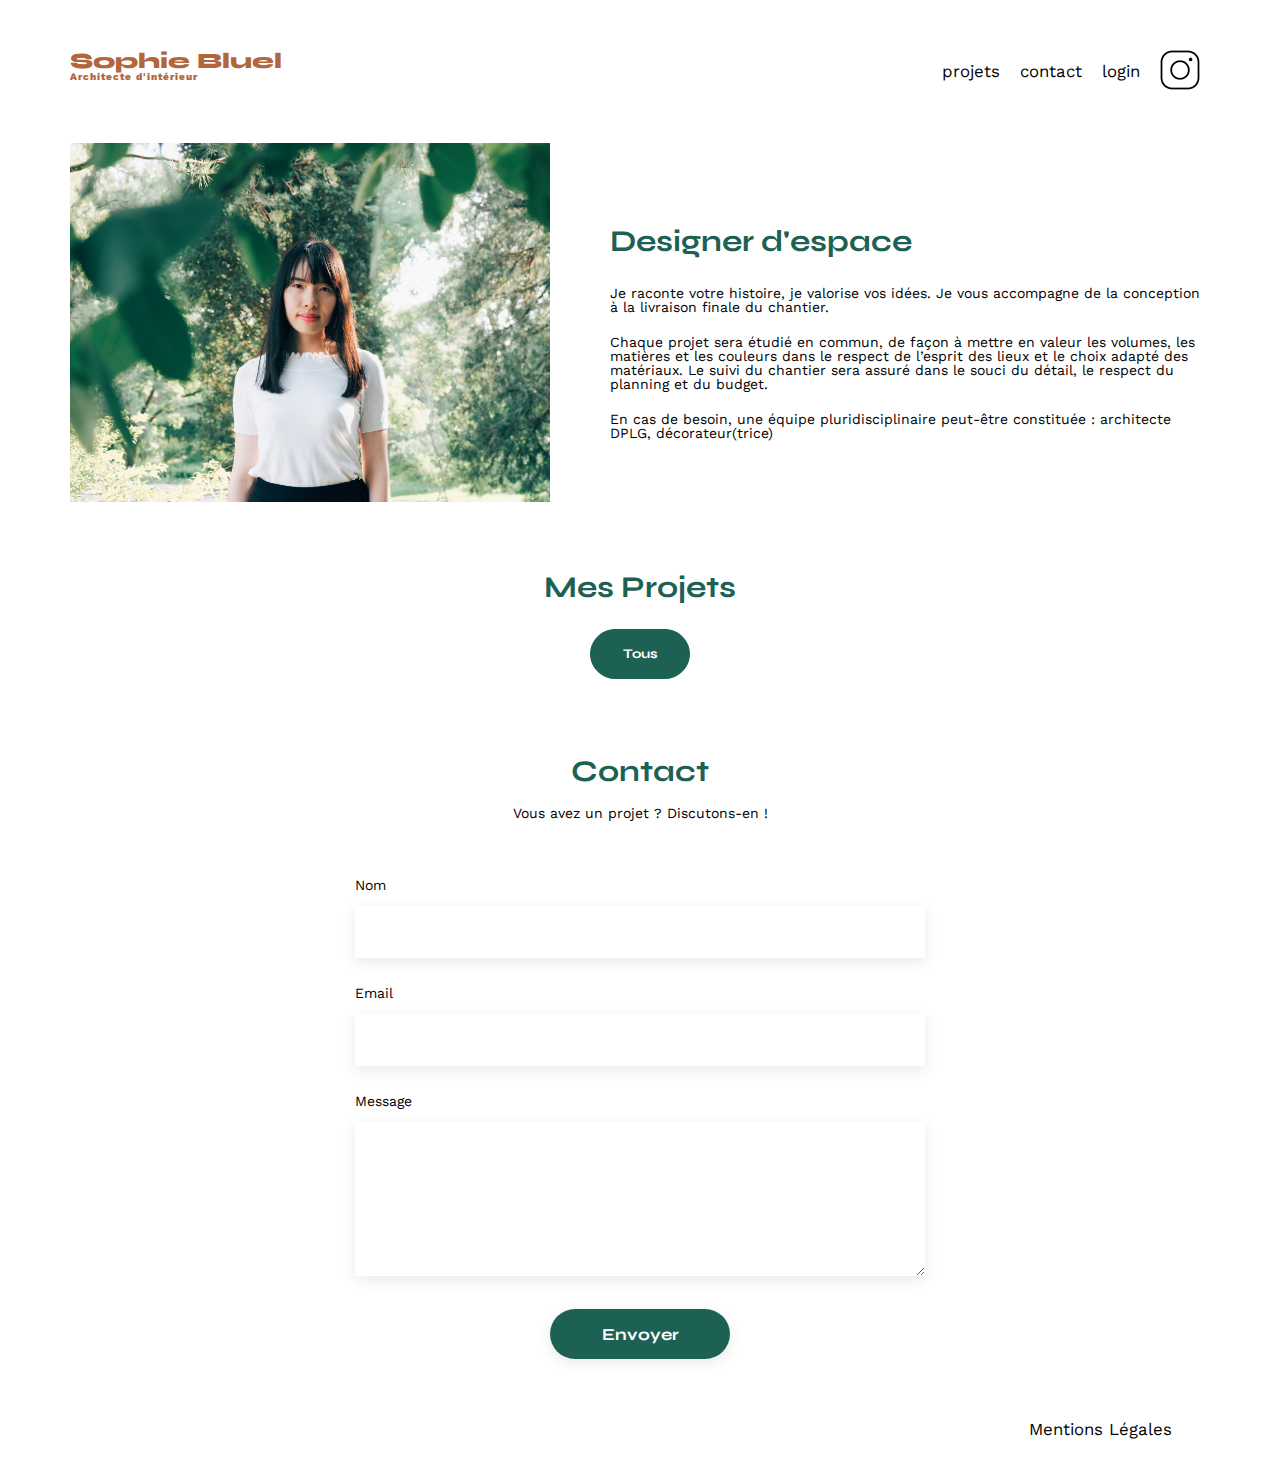
==== FrontEnd/index.html @ 9c608327 "Corrections CSS" ====
<!DOCTYPE html>
<html lang="fr">
<head>
	<meta charset="UTF-8">
	<title>Sophie Bluel - Architecte d'intérieur</title>
	<meta name="viewport" content="width=device-width, initial-scale=1.0">
	<link rel="preconnect" href="https://fonts.googleapis.com">
	<link rel="preconnect" href="https://fonts.gstatic.com" crossorigin>
	<link href="https://fonts.googleapis.com/css2?family=Syne:wght@700;800&family=Work+Sans&display=swap" rel="stylesheet">
	<meta name="description" content="">
	<link rel="stylesheet" href="./assets/style.css">
	<link rel="shortcut icon" href="#">
	<script src="https://kit.fontawesome.com/a581b1f253.js" crossorigin="anonymous"></script>
</head>
<body>
<div id="topmodale">
	<p id="boxlinkmodal"><i class='fa-regular fa-pen-to-square'></i> Mode édition <div id="linktopmodal"><a href="#modal1" class="js-modal"> publier les changements</a></div></p>
</div>

<aside id="modal1" class="modal" aria-hidden="true" role="dialog" aria-labelledby="titlemodal" style="display: none;">
	<div id="wrapper-pageone" class="modal-wrapper js-modal-stop">
		<div id="wrapper-pageonetest">
			<div id="modalbuttoncontainer">
				<button class="js-modal-close">X</button>
			</div>
			<h1 id="titlemodal">Galerie photo</h1>
			<div class="gallerymodal">
			</div>
			<div id="addphotobuttoncontainer">
				<button id="addphotobutton">Ajouter une photo</button>
			</div>
			<a id="modal-suppr" href="#">Supprimer la galerie</a>
		</div>

		<div id="wrapper-pagetwotest">
			<div id="modalbuttoncontainertwo">
				<button class="js-modal-turnback"><i class="fa-solid fa-arrow-left"></i></button><button class="js-modal-close-p2">X</button>
			</div>
			<h1 id="titlemodaltwo">Ajout photo</h1>
			<div class="gallerymodaltwo">
				<form id="newworkform" method="post" action="">
					<div id="photoemplacementpreview">
						<i class="fa-regular fa-image"></i>
						<div id="inputplace">
							<input type="file" name="image" id="selectfilebutton" accept="image/png, image/jpeg">
							<label id="testest" for="selectfilebutton">+ Ajouter photo</label>
						</div>
						<p>jpg, png : 4mo max</p>
						<img src="" alt="" id="imgaddwork">
					</div>
					<p id="titleformtext">Titre</p>
					<input id="titlenewwork" type="text" name="title">
					<p id="categoryformplace">Catégorie</p>
					<div id="selectbarplace">
					</div>
					<div id="btnvalidermodalecontainer">
						<button type="submit" id="btnvalidermodale">Valider</button>
					</div>	
				</form>
			</div>
		</div>
	</div>	
</aside>


<header>
	<h1>Sophie Bluel <span>Architecte d'intérieur</span></h1>
	<nav>
		<ul>
			<a href="/FrontEnd/index.html"><li>projets</li></a>
			<li>contact</li>
			<a href="/FrontEnd/pagelogin.html" id="js-admin-deco"><li>login</li></a>
			<a href="/FrontEnd/index.html" id="js-admin-connected"><li>logout</li></a>
			<li><img src="./assets/icons/instagram.png" alt="Instagram"></li>
		</ul>
	</nav>
</header>
<main>
	<section id="introduction">
		<figure>
			<img src="./assets/images/sophie-bluel.png" alt="">
			<figcaption id="figcapmodif">

			</figcaption>
		</figure>
		<article>
			<div>
				<p id="divtopmodif">
				</p>
			</div>
			<h2>Designer d'espace</h2>
			<p>Je raconte votre histoire, je valorise vos idées. Je vous accompagne de la conception à la livraison finale du chantier.</p>
			<p>Chaque projet sera étudié en commun, de façon à mettre en valeur les volumes, les matières et les couleurs dans le respect de l’esprit des lieux et le choix adapté des matériaux. Le suivi du chantier sera assuré dans le souci du détail, le respect du planning et du budget.</p>
			<p>En cas de besoin, une équipe pluridisciplinaire peut-être constituée : architecte DPLG, décorateur(trice)</p>
		</article>
	</section>
	<section id="portfolio">
		<h2 id="titleproject">Mes Projets</h2>
		<p id="mesprojetsmodif"></p>
		<div id="filter">
			<button id="btn-all" class="active">Tous</button>
		</div>
		<div class="gallery">
		</div>
	</section>
	<section id="contact">
		<h2>Contact</h2>
		<p>Vous avez un projet ? Discutons-en !</p>
		<form action="#" method="post">
			<label for="name">Nom</label>
			<input type="text" name="name" id="name">
			<label for="email">Email</label>
			<input type="email" name="email" id="email">
			<label for="message">Message</label>
			<textarea name="message" id="message" cols="30" rows="10"></textarea>
			<input type="submit" value="Envoyer">
		</form>
	</section>
</main>

<footer>
	<nav>
		<ul>
			<li>Mentions Légales</li>
		</ul>
	</nav>
</footer>
<script type="module" src="./index.js"></script>
<script type="module" src="./connect.js"></script>
</body>
</html>
---- FrontEnd/assets/style.css ----
/* http://meyerweb.com/eric/tools/css/reset/
   v2.0 | 20110126
   License: none (public domain)
*/

html, body, div, span, applet, object, iframe,
h1, h2, h3, h4, h5, h6, p, blockquote, pre,
a, abbr, acronym, address, big, cite, code,
del, dfn, em, img, ins, kbd, q, s, samp,
small, strike, strong, sub, sup, tt, var,
b, u, i, center,
dl, dt, dd, ol, ul, li,
fieldset, form, label, legend,
table, caption, tbody, tfoot, thead, tr, th, td,
article, aside, canvas, details, embed,
figure, figcaption, footer, header, hgroup,
menu, nav, output, ruby, section, summary,
time, mark, audio, video {
	margin: 0;
	padding: 0;
	border: 0;
	font-size: 100%;
	font: inherit;
	vertical-align: baseline;
	box-sizing: border-box;
}
/* HTML5 display-role reset for older browsers */
article, aside, details, figcaption, figure,
footer, header, hgroup, menu, nav, section {
	display: block;
}
body {
	line-height: 1;
}
ol, ul {
	list-style: none;
}
blockquote, q {
	quotes: none;
}
blockquote:before, blockquote:after,
q:before, q:after {
	content: '';
	content: none;
}
table {
	border-collapse: collapse;
	border-spacing: 0;
}
/** end reset css**/
body {
	max-width: 1140px;
	margin:auto;
	font-family: 'Work Sans' ;
	font-size: 14px;
}

#topmodale {
	display: none;
}

.gallery img {
	width: 313px !important; 	
    height: 420px !important;
}

#linktopmodal {
	display: flex;
	justify-content: center;
	align-items: center;
	background-color: white;
	border-radius: 20px;
	color: black;
	font-size: 14px;
	width: 216px;
	height: 38px;
	font-family: 'Work Sans';
	margin-left: 10px;
}

#topmodale.connected {
	display: flex;
    align-items: center;
    justify-content: center;
	color: white;
	text-align: center;
	background-color: black;
	width: 1140px;
	height: 60px;
}

#modalbuttoncontainer {
	text-align: end;
}

.js-modal {
	text-decoration: none;
	color: black;
}

.js-modal-close {
	border: none;
	background-color: white;
	font-size: 1.2em;
}
.js-modal-close-p2 {
	border: none;
	background-color: white;
	font-size: 1.2em;
}
.js-modal-turnback {
	border: none;
	background-color: white;
	font-size: 1.2em;
}

#modalbuttoncontainertwo {
	display: flex;
	justify-content: space-between;
}

#titlemodaltwo {
	margin-top: 20px;
}

.modal-wrapper h1 {
	align-items: center;
	color: black;
	font-size: 26px;
	font-family: 'Work Sans';
	font-style: normal;
	margin-bottom: 30px;
}

.gallerymodal {
	display: flex;
	flex-wrap: wrap;
	margin: 20px 5% 0 5%;
	column-gap: 20px;
	row-gap: 20px;
}

.gallerymodal figure {
	height: 140px;
	width : 90px;
	margin: 0;
}

.gallerymodal figure img{
	height: 105px;
	width: 90px;
}

.gallerymodal figcaption {
	color: black;
}

#addphotobuttoncontainer {
	display: flex;
}

#addphotobutton {
	font-family: 'Syne';
	font-weight: 700;
	color: white;
	background-color: #1D6154;
	margin : 2em auto ;
	width: 180px;
	text-align: center;
	border-radius: 60px ;
	height: 3em;
}

#modal-suppr {
	text-decoration: none;
	margin-left: 225px;
	color: #d65353 ;
}

.icontrashdisable {
	display: none;
}

.icontrashenable {
    display: block;
    margin-left: -43px;
    margin-top: 5px;
    background-color: black;
    width: 20px;
	height: 20px;

}

.icontrashenable i {
	color: white;
	background-color: black;
	margin-left: -3px;
    padding-top: 0px;
}


.modal {
	display: flex;
	position: fixed;
	align-items: center;
	justify-content: center;
	top: 0;
	left: 0;
	width: 100%;
	height: 100%;
	background: rgba(0, 0, 0, 0.5);
}

#modal1 {
	display: flex;
	flex-direction: column;
	/* height: 100%;
	width: 100%; */
}
.modal-wrapper {
	display: flex;
	flex-direction: column;
	overflow: auto;
	background-color: #fff;
	width: 630px;
	height: 730px;
	padding: 20px;
	max-width: calc(100vw - 20px);
	max-height: calc(100vh - 20px);
}

#gallerymodaltwo {
	display: flex;
	justify-content: center;
}

#newworkform {
margin-left: 14%;
}

#inputplace {
	font-family: 'Syne';
	font-weight: 700;
	color: white;
	background-color: #CBD6DC;
	margin: 0px auto 0px auto;
	width: 180px;
	text-align: center;
	border-radius: 60px ;
	height: 3em;
	cursor: pointer;
}

#inputplace input[type="file"] {
	position: absolute;
	top: 0;
	left: 0;
	width: 173px;
	height: 36px;
	opacity: 0;
	cursor: pointer;
}

#inputplace label {
	display: inline-block;
	cursor: pointer;
	margin-top: 13px
}

#newworkform input, #newworkform select {
	height: 50px;
	font-size: 14px;
	padding-left: 16px;
	border: 0px solid white;
	box-shadow: 5px 5px 15px 13px rgba(0,0,0,0.05);
}

#titlenewwork {
	width: 400px;
}

#selectbarnewwork {
	width: 420px;
}


#photoemplacementpreview {
	width: 420px;
	height: 170px;
	background-color: #E8F1F7;
	display: flex;
    flex-direction: column;
    text-align: center;
	border-radius: 5px;
}

#photoemplacementpreview p {
	color: #444444;
	font-size: 10px;
	margin-top: 7px;
	margin-bottom: 20px;
}

.fa-image {
	font-size: 4em;
	color: #CBD6DC;
	margin-top: 20px;
}

#imgaddwork {
	max-width: 100%;
	max-height: 170px;
	object-fit: contain;
	z-index: 1;
	margin-top: -113px;
}

#titleformtext, #categoryformplace {
	color: black;
	margin-top: 10px;
	margin-bottom: 5px;
	font-size: 14px;
}

#btnvalidermodalecontainer {
	display: flex;
	justify-content: center;
	width: 420px;
	margin-top: 50px;
}
#btnvalidermodale {
	width: 240px;
	height: 36px;
	background-color: #A7A7A7;
	color: white;
	border-radius: 20px;
	border: none;
	font-weight: bold;
}

#js-admin-connected {
	display: none;
}

header {
	display: flex;
	justify-content: space-between;
	margin: 50px 0
}
section {
	margin: 50px 0
}

header a {
	text-decoration: none;
	color: black;
}

h1{
	display: flex;
	flex-direction: column;
	font-family: 'Syne';
	font-size: 22px;
	font-weight: 800;
	color: #B1663C
}

h1 > span {
	font-family: 'Work Sans';
	font-size:10px;
	letter-spacing: 0.1em;
;
}

h2{
	font-family: 'Syne';
	font-weight: 700;
	font-size: 30px;
	color: #1D6154
}
nav ul {
	display: flex;
	align-items: center;
	list-style-type: none;

}
nav li {
	padding: 0 10px;
	font-size: 1.2em;
}

li:hover {
	color: #B1663C;
}

#introduction {
	display: flex;
	align-items: center;
}
#introduction figure {
	flex: 1
}
#introduction img {
	display: block;
	margin: auto;
	width: 80%;
}

#introduction article {
	flex: 1
}
#introduction h2 {
	margin-bottom: 1em;
}

#introduction p {
	margin-bottom: 1.5em;
}

#figcapmodif {
	margin-top: 20px;
	margin-left: 60px;	
}

#introduction figure {
	margin-left: -60px;
}

#portfolio h2 {
	text-align: center;
}

#login-page-login{
	display: block;
	margin: auto;
	width: 350px;
}

#login-page-login h2 {
	display: block;
	margin-top: 150px;
	margin-bottom: 1em;
	text-align: center;
}

#mesprojetsmodif {
	margin-top: -50px;
	margin-left: 750px;
	color: black;
	font-size: 14px;
    --fa-style-family-classic: "Font Awesome 6 Free";
}

#login-page-login label {
	display: block;
	margin-bottom: 10px;
}

#login-page-login input {
	width: 100%;
	border: none;
	background-color: white;
	box-shadow: 5px 5px 15px 5px rgba(0, 0, 0, 0.202);
	height: 3em;
}

#login-page-login button {
	font-family: 'Syne';
    font-weight: 700;
    color: white;
    background-color: #1D6154;
    margin: 2em auto;
    width: 180px;
    text-align: center;
    border-radius: 60px;
	height: 50px;
	display: block;
	text-align: center;
}

#login-page-login a {
	display: block;
	text-align: center;
	color: black;
	margin-bottom: 300px;
}

#filter {
	display: flex;
	justify-content: center;
	margin-top: 50px;
}

#filter button {
    font-family: 'Syne';
    font-weight: 700;
    color: #1D6154;
    background-color: white;
    margin: 2em 20px;
    min-width: 100px;
    text-align: center;
    border-radius: 60px;
	height: 50px;
	border: 1px solid #1D6154;
}

#filter button.active{
    font-family: 'Syne';
    font-weight: 700;
    color: white;
    background-color: #1D6154;
    margin: 2em 20px;
    min-width: 100px;
    text-align: center;
    border-radius: 60px;
	height: 50px;
	border: 1px solid #1D6154;
}

.gallery {
	width: 100%;
	display: grid;
	grid-template-columns: 1fr 1fr 1fr;
	grid-column-gap: 0px;
	grid-row-gap: 20px;
}

#contact {
	width: 50%;
margin: auto;
}
#contact > * {
	text-align: center;

}
#contact h2{
	margin-bottom: 20px;
}
#contact form {
	text-align: left;
	margin-top:30px;
	display: flex;
	flex-direction: column;
}

#contact input {
	height: 50px;
	font-size: 1.2em;
	border: none;
	box-shadow: 0px 4px 14px rgba(0, 0, 0, 0.09);
}
#contact label {
	margin: 2em 0 1em 0;
}
#contact textarea {
	border: none;
	box-shadow: 0px 4px 14px rgba(0, 0, 0, 0.09);
}

input[type="submit"]{
	font-family: 'Syne';
	font-weight: 700;
	color: white;
	background-color: #1D6154;
	margin : 2em auto ;
	width: 180px;
	text-align: center;
	border-radius: 60px ;
}

footer nav ul {
	display: flex;
	justify-content: flex-end;
	margin: 2em
}
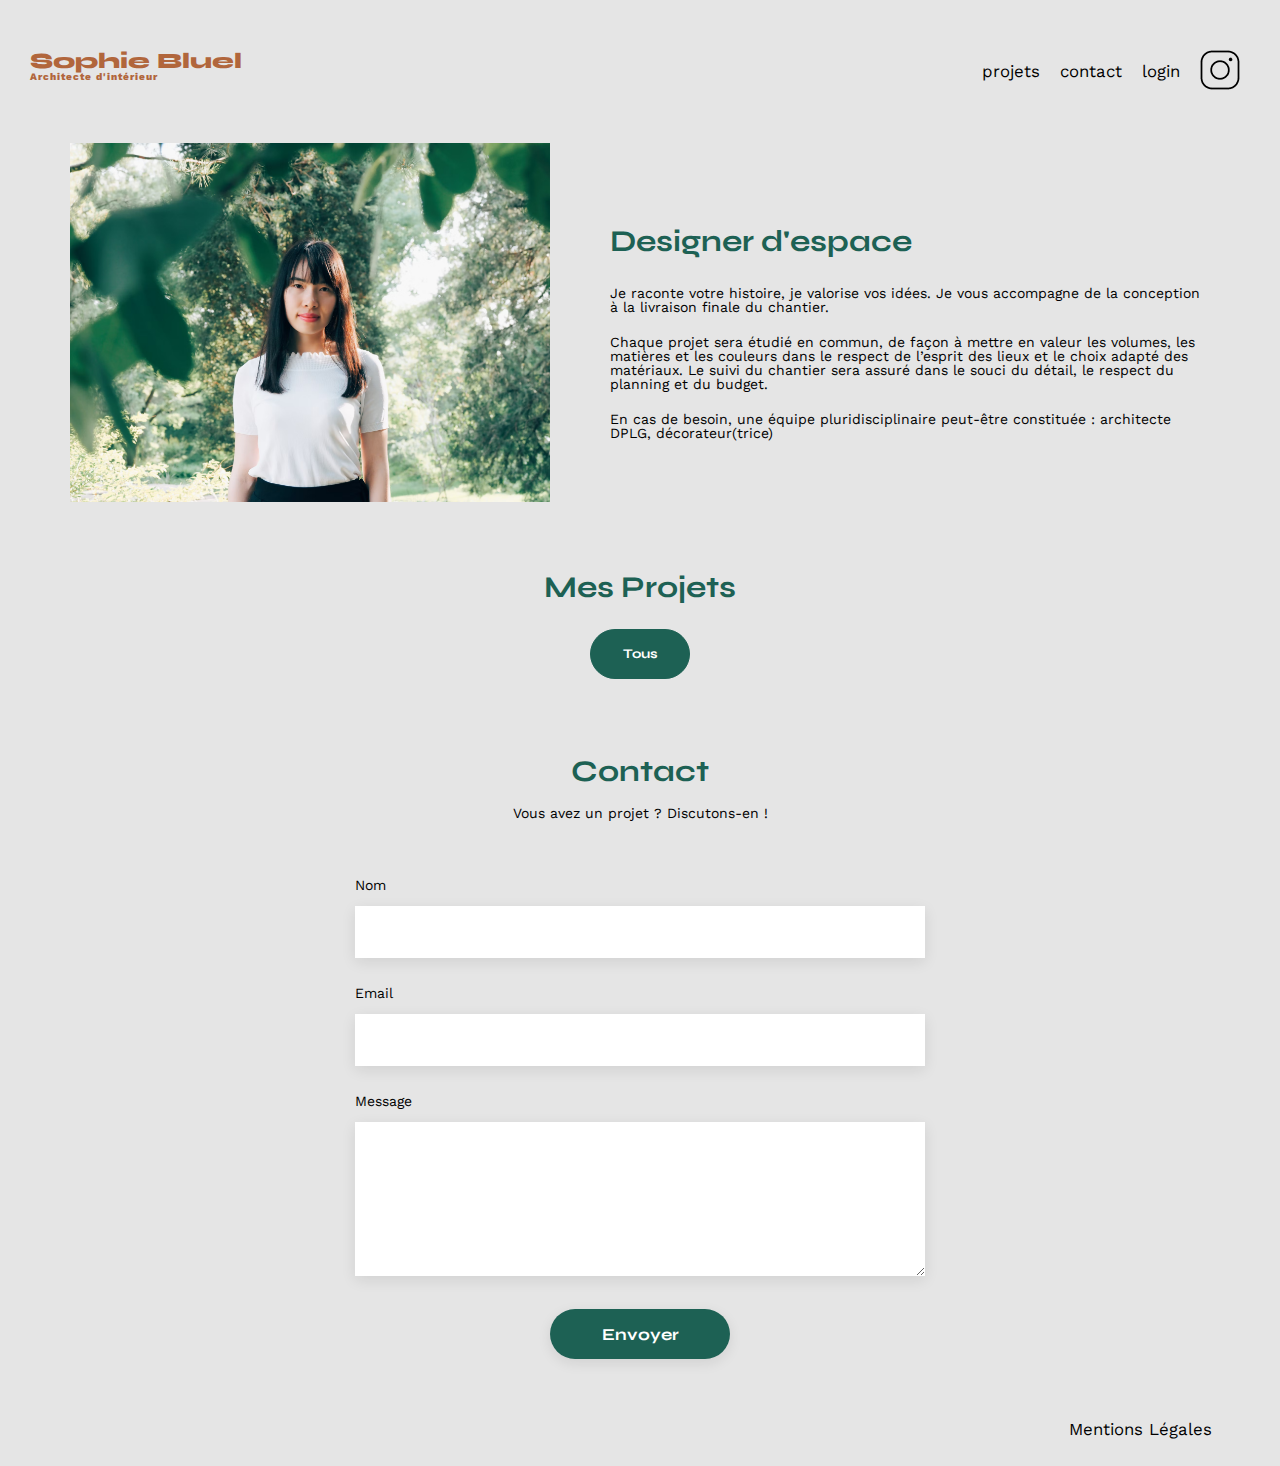
==== commit 9b6417a8: "Modif css" ====
--- a/FrontEnd/index.html
+++ b/FrontEnd/index.html
@@ -14,16 +14,16 @@
 </head>
 <body>
 <div id="topmodale">
-	<p id="boxlinkmodal"><i class='fa-regular fa-pen-to-square'></i> Mode édition <div id="linktopmodal"><a href="#modal1" class="js-modal"> publier les changements</a></div></p>
+	<p id="boxlinkmodal"><i class='fa-regular fa-pen-to-square'></i> Mode édition</p> <div id="linktopmodal"><a href="#modal1" class="js-modal"> publier les changements</a></div>
 </div>
 
-<aside id="modal1" class="modal" aria-hidden="true" role="dialog" aria-labelledby="titlemodal" style="display: none;">
+<aside id="modal1" class="modal" aria-hidden="true" aria-labelledby="titlemodal" style="display: none;">
 	<div id="wrapper-pageone" class="modal-wrapper js-modal-stop">
 		<div id="wrapper-pageonetest">
 			<div id="modalbuttoncontainer">
 				<button class="js-modal-close">X</button>
 			</div>
-			<h1 id="titlemodal">Galerie photo</h1>
+			<h2 id="titlemodal">Galerie photo</h2>
 			<div class="gallerymodal">
 			</div>
 			<div id="addphotobuttoncontainer">
@@ -36,16 +36,16 @@
 			<div id="modalbuttoncontainertwo">
 				<button class="js-modal-turnback"><i class="fa-solid fa-arrow-left"></i></button><button class="js-modal-close-p2">X</button>
 			</div>
-			<h1 id="titlemodaltwo">Ajout photo</h1>
+			<h2 id="titlemodaltwo">Ajout photo</h2>
 			<div class="gallerymodaltwo">
-				<form id="newworkform" method="post" action="">
+				<form id="newworkform" method="post" action="newwork">
 					<div id="photoemplacementpreview">
 						<i class="fa-regular fa-image"></i>
 						<div id="inputplace">
 							<input type="file" name="image" id="selectfilebutton" accept="image/png, image/jpeg">
 							<label id="testest" for="selectfilebutton">+ Ajouter photo</label>
 						</div>
-						<p>jpg, png : 4mo max</p>
+						<p id="pingalleryphoto">jpg, png : 4mo max</p>
 						<img src="" alt="" id="imgaddwork">
 					</div>
 					<p id="titleformtext">Titre</p>
@@ -67,7 +67,7 @@
 	<h1>Sophie Bluel <span>Architecte d'intérieur</span></h1>
 	<nav>
 		<ul>
-			<a href="/FrontEnd/index.html"><li>projets</li></a>
+			<li><projets href="/FrontEnd/index.html">projets</a></li>
 			<li>contact</li>
 			<a href="/FrontEnd/pagelogin.html" id="js-admin-deco"><li>login</li></a>
 			<a href="/FrontEnd/index.html" id="js-admin-connected"><li>logout</li></a>
@@ -96,7 +96,7 @@
 	</section>
 	<section id="portfolio">
 		<h2 id="titleproject">Mes Projets</h2>
-		<p id="mesprojetsmodif"></p>
+		<p id="mesprojetsmodif" style="display: none;"><i class='fa-regular fa-pen-to-square'></i> Modifier</p>
 		<div id="filter">
 			<button id="btn-all" class="active">Tous</button>
 		</div>
--- a/FrontEnd/assets/style.css
+++ b/FrontEnd/assets/style.css
@@ -31,6 +31,7 @@
 }
 body {
 	line-height: 1;
+	background: #E5E5E5;
 }
 ol, ul {
 	list-style: none;
@@ -49,22 +50,61 @@
 }
 /** end reset css**/
 body {
+
+	font-family: 'Work Sans' ;
+	font-size: 14px;
+}
+
+main {
 	max-width: 1140px;
 	margin:auto;
-	font-family: 'Work Sans' ;
-	font-size: 14px;
+}
+
+li {
+	cursor: pointer;
+}
+
+header h1 {
+	cursor: pointer;
+}
+
+button {
+	cursor: pointer;
+}
+
+form input {
+	cursor: pointer;
 }
 
 #topmodale {
 	display: none;
+	width: 100%;
 }
 
 .gallery img {
-	width: 313px !important; 	
-    height: 420px !important;
-}
-
-#linktopmodal {
+	width: 100%;
+    height: 420px;
+	object-fit: cover;
+}
+
+#topmodale.connected {
+	display: flex;
+    align-items: center;
+    justify-content: center;
+	color: white;
+	text-align: center;
+	background-color: black;
+	width: 100%;
+	height: 60px;
+}
+
+#modalbuttoncontainer {
+	text-align: end;
+}
+
+.js-modal {
+	text-decoration: none;
+	color: black;
 	display: flex;
 	justify-content: center;
 	align-items: center;
@@ -78,26 +118,6 @@
 	margin-left: 10px;
 }
 
-#topmodale.connected {
-	display: flex;
-    align-items: center;
-    justify-content: center;
-	color: white;
-	text-align: center;
-	background-color: black;
-	width: 1140px;
-	height: 60px;
-}
-
-#modalbuttoncontainer {
-	text-align: end;
-}
-
-.js-modal {
-	text-decoration: none;
-	color: black;
-}
-
 .js-modal-close {
 	border: none;
 	background-color: white;
@@ -119,11 +139,17 @@
 	justify-content: space-between;
 }
 
+#titlemodal {
+	margin-top: 20px;
+}
+
 #titlemodaltwo {
 	margin-top: 20px;
 }
 
-.modal-wrapper h1 {
+.modal-wrapper h2 {
+	display: flex;
+	flex-direction: column;
 	align-items: center;
 	color: black;
 	font-size: 26px;
@@ -312,7 +338,7 @@
 	max-height: 170px;
 	object-fit: contain;
 	z-index: 1;
-	margin-top: -113px;
+	margin-top: -76px;
 }
 
 #titleformtext, #categoryformplace {
@@ -345,7 +371,8 @@
 header {
 	display: flex;
 	justify-content: space-between;
-	margin: 50px 0
+	margin: 50px auto;
+	max-width: 1300px;
 }
 section {
 	margin: 50px 0
@@ -362,7 +389,8 @@
 	font-family: 'Syne';
 	font-size: 22px;
 	font-weight: 800;
-	color: #B1663C
+	color: #B1663C;
+	margin-left: 30px;
 }
 
 h1 > span {
@@ -387,6 +415,10 @@
 nav li {
 	padding: 0 10px;
 	font-size: 1.2em;
+}
+
+nav {
+	margin-right: 30px;
 }
 
 li:hover {
@@ -488,7 +520,7 @@
 #filter {
 	display: flex;
 	justify-content: center;
-	margin-top: 50px;
+	/* margin-top: 50px; */
 }
 
 #filter button {
@@ -521,7 +553,7 @@
 	width: 100%;
 	display: grid;
 	grid-template-columns: 1fr 1fr 1fr;
-	grid-column-gap: 0px;
+	grid-column-gap: 30px;
 	grid-row-gap: 20px;
 }
 
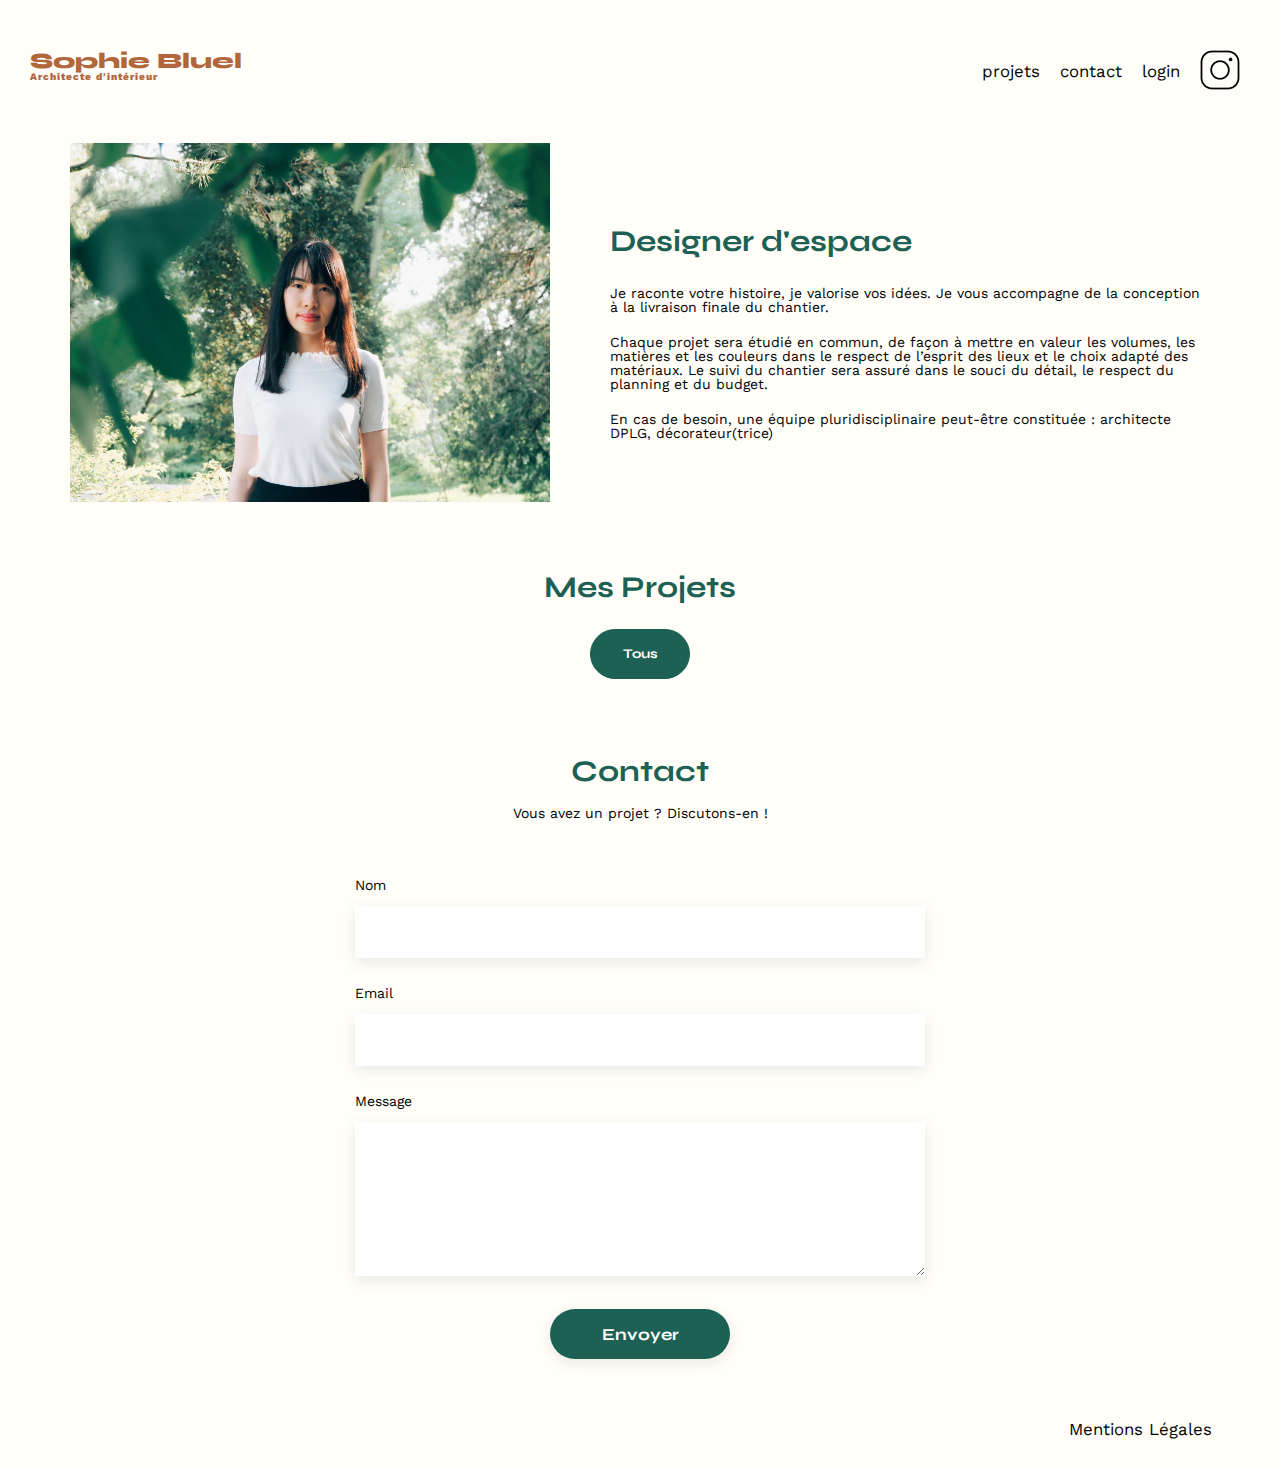
==== commit 968fa532: "ajout toggle icone apercu password" ====
--- a/FrontEnd/assets/style.css
+++ b/FrontEnd/assets/style.css
@@ -31,7 +31,7 @@
 }
 body {
 	line-height: 1;
-	background: #E5E5E5;
+	background: #FFFEF8;
 }
 ol, ul {
 	list-style: none;
@@ -527,7 +527,7 @@
     font-family: 'Syne';
     font-weight: 700;
     color: #1D6154;
-    background-color: white;
+    background-color: #FFFEF8;
     margin: 2em 20px;
     min-width: 100px;
     text-align: center;
@@ -606,3 +606,42 @@
 	margin: 2em
 }
 
+.input-group{
+	position: relative;
+}
+
+.toggle-pw-visibility {
+	position: absolute;
+	cursor: pointer;
+	top: 75%;
+	right: 0;
+	transform: translateY(-50%);
+	height: 20px;
+	width: 20px;
+  }
+  
+  .toggle-pw-visibility .closed-eye {
+	display: block;
+  }
+  
+  .toggle-pw-visibility .opened-eye {
+	display: none;
+  }
+  
+  .toggle-pw-visibility.opened .closed-eye {
+	display: none;
+  }
+  
+  .toggle-pw-visibility.opened .opened-eye {
+	display: block;
+  }
+  
+  .toggle-pw-visibility i {
+	color: black;
+	font-size: 1em;
+  }
+  
+  .password-wrapper {
+	position: relative;
+  }
+  